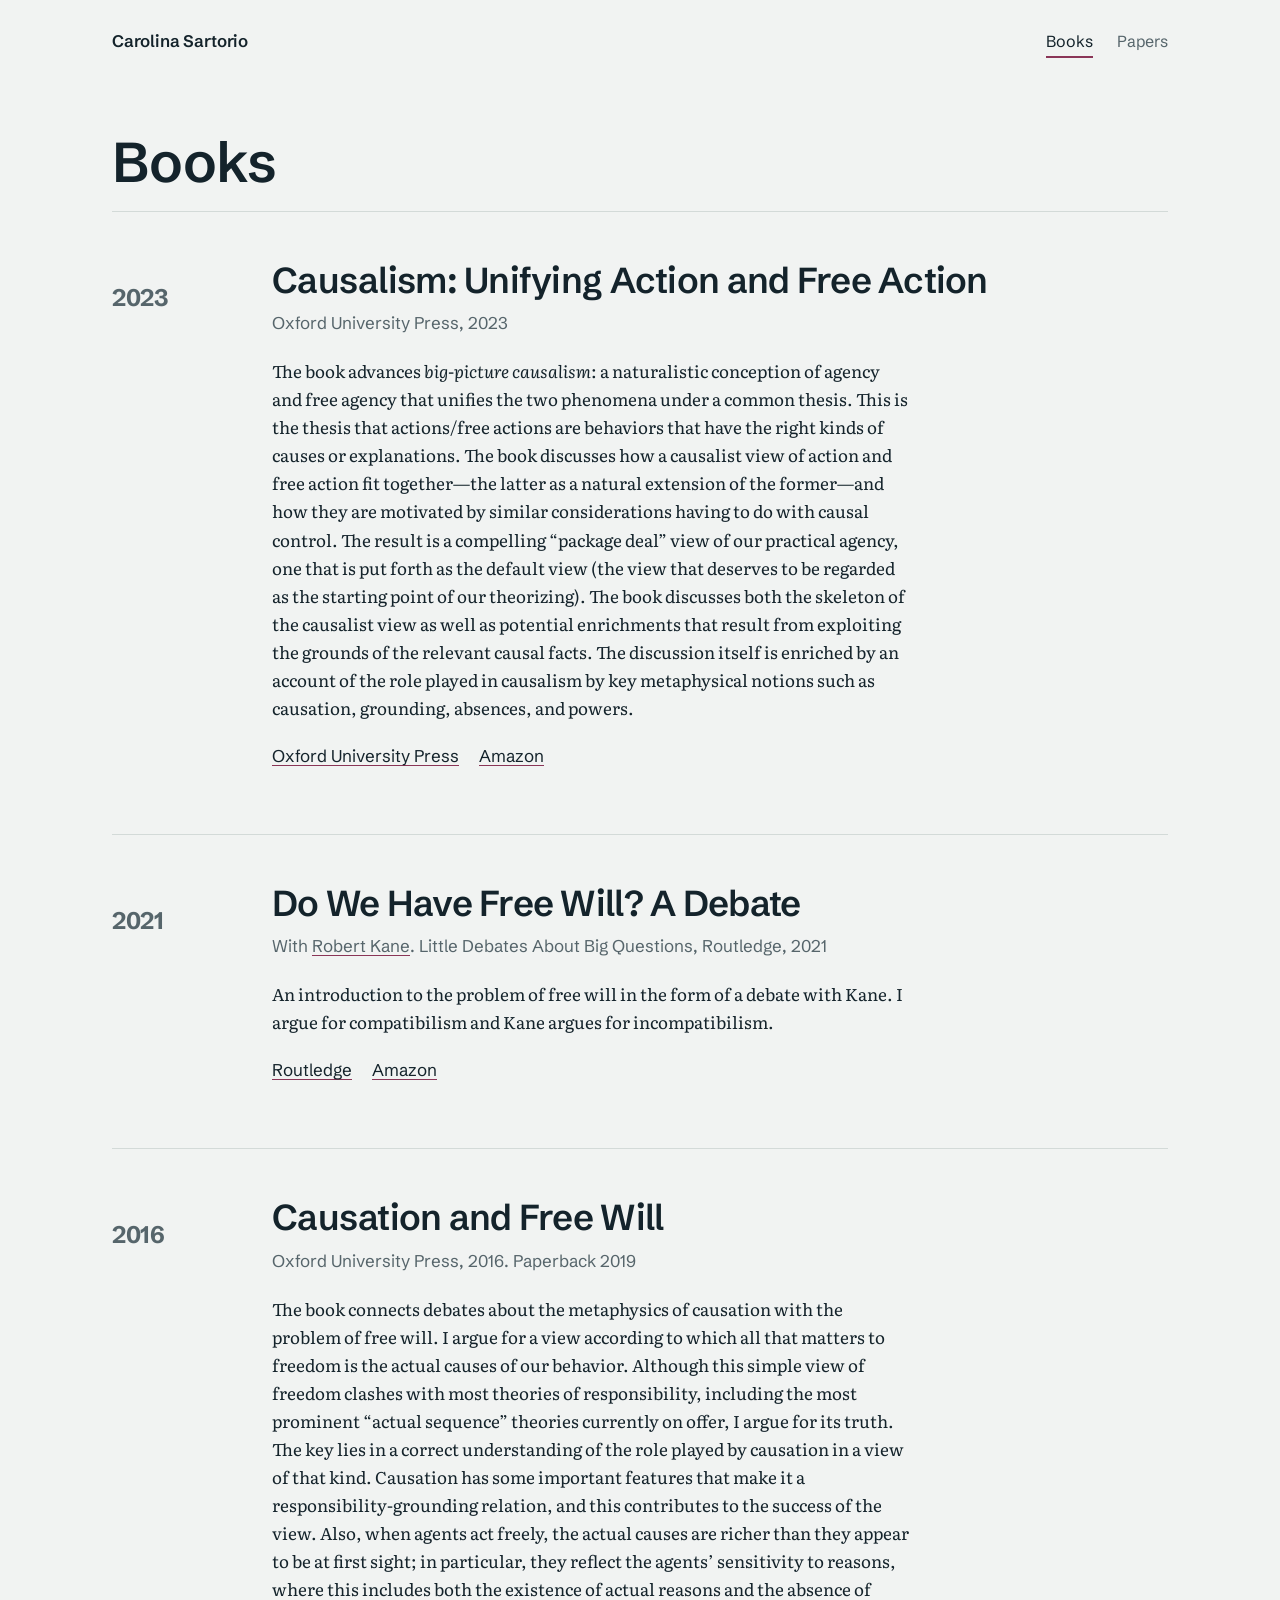
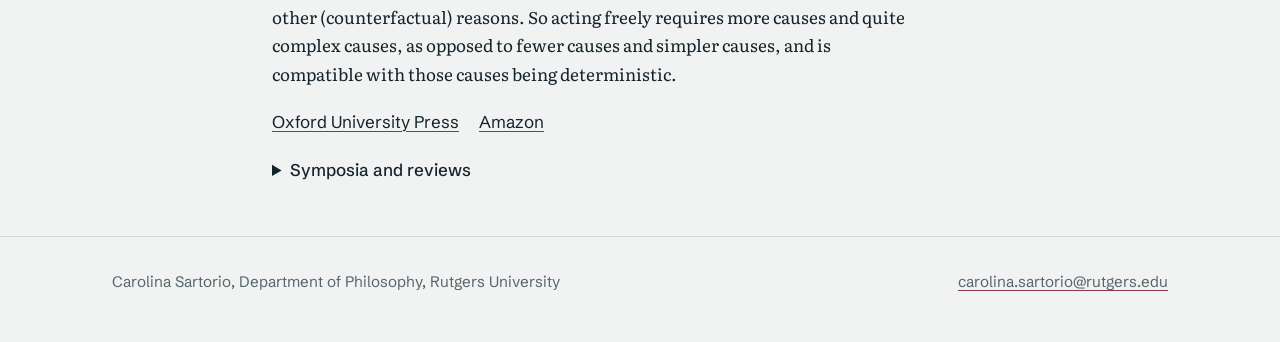
==== books.html @ 1786aeda "Initial site: home, books, and papers pages Co-Authored-By: Claude Opus 5.5 <noreply@anthropic.com> " ====
<!doctype html>
<html lang="en">
<head>
<meta charset="utf-8">
<meta name="viewport" content="width=device-width, initial-scale=1">
<title>Books — Carolina Sartorio</title>
<meta name="description" content="Carolina Sartorio, Professor of Philosophy at Rutgers University. Causation, agency, free will, and moral responsibility.">
<meta property="og:title" content="Books — Carolina Sartorio">
<meta property="og:description" content="Carolina Sartorio, Professor of Philosophy at Rutgers University. Causation, agency, free will, and moral responsibility.">
<meta name="color-scheme" content="light dark">
<link rel="icon" href="favicon.svg" type="image/svg+xml">
<link rel="preconnect" href="https://fonts.googleapis.com">
<link rel="preconnect" href="https://fonts.gstatic.com" crossorigin>
<link href="https://fonts.googleapis.com/css2?family=Literata:ital,opsz,wght@0,7..72,400;0,7..72,500;1,7..72,400&family=Schibsted+Grotesk:wght@400;500;600;700&display=swap" rel="stylesheet">
<link rel="stylesheet" href="style.css">
</head>
<body>
<a class="skip" href="#main">Skip to content</a>
<header class="site-header">
  <div class="wrap">
    <a class="site-name" href="index.html">Carolina Sartorio</a>
    <nav class="site-nav" aria-label="Main"><a href="books.html" aria-current="page">Books</a><a href="papers.html">Papers</a></nav>
  </div>
</header>
<main id="main" class="wrap">
<h1 class="page-title">Books</h1>
<article class="book" id="causalism">
  <p class="year">2023</p>
  <div>
    <h2>Causalism: Unifying Action and Free Action</h2>
    <p class="pub">Oxford University Press, 2023</p>
    <p class="desc">The book advances <i>big-picture causalism</i>: a naturalistic conception of agency and free agency that unifies the two phenomena under a common thesis. This is the thesis that actions/free actions are behaviors that have the right kinds of causes or explanations. The book discusses how a causalist view of action and free action fit together—the latter as a natural extension of the former—and how they are motivated by similar considerations having to do with causal control. The result is a compelling “package deal” view of our practical agency, one that is put forth as the default view (the view that deserves to be regarded as the starting point of our theorizing). The book discusses both the skeleton of the causalist view as well as potential enrichments that result from exploiting the grounds of the relevant causal facts. The discussion itself is enriched by an account of the role played in causalism by key metaphysical notions such as causation, grounding, absences, and powers.</p>
    <p class="links"><a href="https://global.oup.com/academic/product/causalism-9780192874726?cc=us&lang=en&">Oxford University Press</a><a href="https://www.amazon.com/Causalism-Unifying-Action-Free/dp/0192874721">Amazon</a></p>
    
  </div>
</article>
<article class="book" id="debate">
  <p class="year">2021</p>
  <div>
    <h2>Do We Have Free Will? A Debate</h2>
    <p class="pub">With <a href="http://www.roberthilarykane.com/">Robert Kane</a>. Little Debates About Big Questions, Routledge, 2021</p>
    <p class="desc">An introduction to the problem of free will in the form of a debate with Kane. I argue for compatibilism and Kane argues for incompatibilism.</p>
    <p class="links"><a href="https://www.routledge.com/Do-We-Have-Free-Will-A-Debate/Kane-Sartorio/p/book/9780367258320">Routledge</a><a href="https://www.amazon.com/dp/0367258323">Amazon</a></p>
    
  </div>
</article>
<article class="book" id="causation-free-will">
  <p class="year">2016</p>
  <div>
    <h2>Causation and Free Will</h2>
    <p class="pub">Oxford University Press, 2016. Paperback 2019</p>
    <p class="desc">The book connects debates about the metaphysics of causation with the problem of free will. I argue for a view according to which all that matters to freedom is the actual causes of our behavior. Although this simple view of freedom clashes with most theories of responsibility, including the most prominent “actual sequence” theories currently on offer, I argue for its truth. The key lies in a correct understanding of the role played by causation in a view of that kind. Causation has some important features that make it a responsibility-grounding relation, and this contributes to the success of the view. Also, when agents act freely, the actual causes are richer than they appear to be at first sight; in particular, they reflect the agents’ sensitivity to reasons, where this includes both the existence of actual reasons and the absence of other (counterfactual) reasons. So acting freely requires more causes and quite complex causes, as opposed to fewer causes and simpler causes, and is compatible with those causes being deterministic.</p>
    <p class="links"><a href="https://global.oup.com/academic/product/causation-and-free-will-9780198845690?cc=us&lang=en&">Oxford University Press</a><a href="https://www.amazon.com/Causation-Free-Will-Carolina-Sartorio/dp/0198845693">Amazon</a></p>
    <details>
  <summary>Symposia and reviews</summary>
  <h3>Symposia</h3>
  <ul>
    <li><a href="https://link.springer.com/journal/11098/volumes-and-issues/175-6"><i>Philosophical Studies</i></a> (2018), with Randolph Clarke, Alfred Mele, and Derk Pereboom</li>
    <li><i>Teorema</i> (2018), with Peter Graham, Carlos Moya, and Ann Whittle</li>
  </ul>
  <h3>Reviews</h3>
  <ul>
    <li><a href="https://ndpr.nd.edu/news/causation-and-free-will/"><i>Notre Dame Philosophical Reviews</i></a>, Christopher Franklin (2016)</li>
    <li><a href="https://www.pdcnet.org/jphil/content/jphil_2016_0113_0008_0417_0422"><i>Journal of Philosophy</i></a>, Neal Tognazzini (2016)</li>
    <li><a href="https://www.journals.uchicago.edu/doi/10.1086/690082"><i>Ethics</i></a>, Stephen Kearns (2017)</li>
    <li><a href="https://www.tandfonline.com/doi/full/10.1080/00048402.2017.1281981"><i>Australasian Journal of Philosophy</i></a>, Helen Beebee (2018)</li>
    <li><a href="https://academic.oup.com/mind/article-abstract/127/505/299/4430800"><i>Mind</i></a>, Horacio Spector (2018)</li>
    <li><a href="https://academic.oup.com/analysis/article-abstract/78/2/371/4958693"><i>Analysis</i></a>, Peter Graham, Andrew Law, and Jonah Nagashima (2018)</li>
    <li><a href="https://brill.com/abstract/journals/jmp/15/4/article-p475_475.xml"><i>Journal of Moral Philosophy</i></a>, Taylor Cyr (2018)</li>
    <li><a href="https://read.dukeupress.edu/the-philosophical-review/article-abstract/127/4/550/136105/Causation-and-Free-Will"><i>Philosophical Review</i></a>, Sara Bernstein (2018)</li>
    <li><a href="https://link.springer.com/article/10.1007/s11572-018-9481-x"><i>Criminal Law and Philosophy</i></a>, Alex Kaiserman and Daniel Kodsi (2019)</li>
  </ul>
</details>
  </div>
</article>

</main>
<footer class="site-footer">
  <div class="wrap">
    <span>Carolina Sartorio, Department of Philosophy, Rutgers University</span>
    <a href="mailto:carolina.sartorio@rutgers.edu">carolina.sartorio@rutgers.edu</a>
  </div>
</footer>

</body>
</html>
---- style.css ----
/* Carolina Sartorio — site styles */

:root {
  --paper: #f1f3f2;
  --surface: #ffffff;
  --ink: #14232b;
  --muted: #56656b;
  --accent: #8a3557;
  --rule: #d3dad8;
  --ghost: #aab6b4;

  --sans: "Schibsted Grotesk", "Helvetica Neue", Arial, sans-serif;
  --serif: "Literata", Georgia, "Times New Roman", serif;

  --measure: 40rem;
  --gutter: clamp(1rem, 4vw, 3rem);
}

@media (prefers-color-scheme: dark) {
  :root {
    --paper: #11191d;
    --surface: #182328;
    --ink: #e4ebe9;
    --muted: #9aa9ad;
    --accent: #e39bb9;
    --rule: #2a383e;
    --ghost: #4b5c62;
  }
}

*, *::before, *::after { box-sizing: border-box; }

html { -webkit-text-size-adjust: 100%; }

body {
  margin: 0;
  background: var(--paper);
  color: var(--ink);
  font-family: var(--serif);
  font-size: 1.0625rem;
  line-height: 1.65;
  font-optical-sizing: auto;
}

a { color: inherit; text-decoration-color: var(--accent); text-decoration-thickness: 1px; text-underline-offset: 0.2em; }
a:hover { color: var(--accent); }
:focus-visible { outline: 2px solid var(--accent); outline-offset: 3px; border-radius: 2px; }

.skip { position: absolute; left: -999px; top: 0; background: var(--ink); color: var(--paper); padding: 0.5rem 1rem; z-index: 10; }
.skip:focus { left: 1rem; top: 1rem; }

.wrap { max-width: 72rem; margin: 0 auto; padding: 0 var(--gutter); }

/* Header */
.site-header .wrap {
  display: flex; align-items: baseline; justify-content: space-between; gap: 1rem;
  padding-top: 1.5rem; padding-bottom: 1.5rem;
  font-family: var(--sans);
}
.site-name { font-weight: 600; font-size: 1.05rem; text-decoration: none; letter-spacing: -0.01em; }
.site-nav { display: flex; gap: 1.5rem; font-size: 1rem; }
.site-nav a { text-decoration: none; color: var(--muted); padding: 0.25rem 0; }
.site-nav a:hover { color: var(--ink); }
.site-nav a[aria-current="page"] { color: var(--ink); box-shadow: inset 0 -2px 0 var(--accent); }

main { padding-bottom: 5rem; }

/* Type */
h1, h2, h3 { font-family: var(--sans); font-weight: 600; letter-spacing: -0.02em; line-height: 1.15; margin: 0; }
.page-title { font-size: clamp(2.25rem, 6vw, 3.5rem); margin: 3rem 0 1rem; }
.lede { color: var(--muted); max-width: var(--measure); margin: 0 0 3rem; }

/* Home hero */
.hero {
  display: grid; grid-template-columns: minmax(0, 1fr); gap: 2rem;
  padding: 3rem 0 4rem;
  align-items: center;
}
@media (min-width: 900px) {
  .hero { grid-template-columns: minmax(0, 1.05fr) minmax(0, 1fr); gap: 4rem; padding: 5rem 0 6rem; }
}
.hero h1 {
  font-size: clamp(3rem, 9vw, 6.25rem);
  font-weight: 700;
  letter-spacing: -0.045em;
  line-height: 0.92;
  margin-bottom: 2rem;
}
.hero .role { font-family: var(--sans); font-size: 1.2rem; font-weight: 500; margin: 0 0 1.25rem; }
.hero .bio { max-width: 34rem; margin: 0 0 1.25rem; }
.hero .degrees { color: var(--muted); font-size: 0.95rem; margin: 0 0 1.75rem; }
.hero .email { font-family: var(--sans); font-weight: 500; }

/* Signature diagram: the actual sequence among possible ones */
.paths { width: 100%; height: auto; max-width: 34rem; justify-self: center; display: block; }
.paths .alt { stroke: var(--ghost); stroke-width: 1.5; stroke-dasharray: 3 6; fill: none; stroke-linecap: round; }
.paths .alt-node { fill: var(--paper); stroke: var(--ghost); stroke-width: 1.5; }
.paths .act { stroke: var(--ink); stroke-width: 2.5; fill: none; stroke-linecap: round; }
.paths .act-node { fill: var(--ink); }
.paths .end-node { fill: var(--accent); }
.paths .act-draw { stroke-dasharray: 1; stroke-dashoffset: 1; animation: draw 2.4s cubic-bezier(.6,.05,.3,1) .3s forwards; }
.paths .end-node { opacity: 0; animation: appear .4s ease 2.5s forwards; }
@keyframes draw { to { stroke-dashoffset: 0; } }
@keyframes appear { to { opacity: 1; } }
@media (prefers-reduced-motion: reduce) {
  .paths .act-draw { animation: none; stroke-dashoffset: 0; }
  .paths .end-node { animation: none; opacity: 1; }
}

/* Home sections */
.section { border-top: 1px solid var(--rule); padding: 3rem 0; display: grid; gap: 1.5rem; }
@media (min-width: 900px) { .section { grid-template-columns: 14rem minmax(0, 1fr); gap: 3rem; } }
.section > h2 { font-size: 1.35rem; }
.section > h2 a { text-decoration: none; }
.section .more { font-family: var(--sans); font-size: 0.95rem; margin: 1.5rem 0 0; }

.shelf { list-style: none; margin: 0; padding: 0; display: grid; gap: 2rem; }
@media (min-width: 700px) { .shelf { grid-template-columns: repeat(3, minmax(0, 1fr)); } }
.shelf a { text-decoration: none; display: block; }
.shelf .t { font-family: var(--sans); font-weight: 600; font-size: 1.15rem; line-height: 1.25; display: block; margin-bottom: 0.35rem; }
.shelf a:hover .t { color: var(--accent); }
.shelf .m { color: var(--muted); font-size: 0.95rem; }

/* Papers */
.filters { display: flex; flex-wrap: wrap; gap: 0.5rem 0.5rem; align-items: center; margin-bottom: 1rem; font-family: var(--sans); }
.chip {
  font: inherit; font-size: 0.95rem; color: var(--ink); background: transparent;
  border: 1px solid var(--rule); border-radius: 999px; padding: 0.35rem 0.9rem; cursor: pointer;
}
.chip:hover { border-color: var(--ink); }
.chip[aria-pressed="true"] { background: var(--ink); color: var(--paper); border-color: var(--ink); }
.search {
  font: inherit; font-family: var(--sans); font-size: 1rem; color: var(--ink);
  background: var(--surface); border: 1px solid var(--rule); border-radius: 6px;
  padding: 0.6rem 0.85rem; width: 100%; max-width: 26rem; margin-bottom: 1rem;
}
.search::placeholder { color: var(--muted); }
.count { font-family: var(--sans); color: var(--muted); font-size: 0.95rem; margin: 0 0 2rem; }

.year-group { display: grid; gap: 0.5rem; border-top: 1px solid var(--rule); padding: 1.75rem 0 0.75rem; }
@media (min-width: 900px) { .year-group { grid-template-columns: 8rem minmax(0, 1fr); gap: 2rem; } }
.year { font-family: var(--sans); font-weight: 700; font-size: 1.5rem; letter-spacing: -0.02em; color: var(--muted); line-height: 1.2; }
@media (min-width: 900px) { .year { position: sticky; top: 1rem; align-self: start; } }
.papers { list-style: none; margin: 0; padding: 0; }
.paper { margin: 0 0 2rem; max-width: 46rem; }
.paper h3 { font-size: 1.2rem; line-height: 1.3; margin-bottom: 0.35rem; }
.paper h3 a { text-decoration: none; }
.paper h3 a:hover { text-decoration: underline; }
.paper .venue { margin: 0 0 0.4rem; font-size: 0.98rem; }
.paper .note { margin: 0; color: var(--muted); font-size: 0.98rem; }
.paper .tags { margin: 0.5rem 0 0; font-family: var(--sans); font-size: 0.85rem; color: var(--muted); display: flex; gap: 0.75rem; flex-wrap: wrap; }
.empty { font-family: var(--sans); color: var(--muted); }
[hidden] { display: none !important; }

/* Books */
.book { border-top: 1px solid var(--rule); padding: 3rem 0; display: grid; gap: 1rem; }
@media (min-width: 900px) { .book { grid-template-columns: 8rem minmax(0, 1fr); gap: 2rem; } }
.book h2 { font-size: clamp(1.6rem, 3.5vw, 2.25rem); margin-bottom: 0.5rem; }
.book .pub { font-family: var(--sans); color: var(--muted); margin: 0 0 1.25rem; }
.book .desc { max-width: var(--measure); margin: 0 0 1.25rem; }
.book .links { font-family: var(--sans); display: flex; gap: 1.25rem; flex-wrap: wrap; margin: 0 0 1rem; }
.book details { max-width: var(--measure); margin-top: 1rem; }
.book summary { font-family: var(--sans); font-weight: 500; cursor: pointer; padding: 0.25rem 0; }
.book summary:hover { color: var(--accent); }
.book details h3 { font-size: 1rem; margin: 1.25rem 0 0.5rem; }
.book details ul { margin: 0; padding-left: 1.1rem; }
.book details li { margin-bottom: 0.3rem; }

/* Footer */
.site-footer { border-top: 1px solid var(--rule); }
.site-footer .wrap { padding-top: 2rem; padding-bottom: 3rem; display: flex; flex-wrap: wrap; justify-content: space-between; gap: 1rem; font-family: var(--sans); font-size: 0.95rem; color: var(--muted); }
.site-footer a { color: var(--muted); }
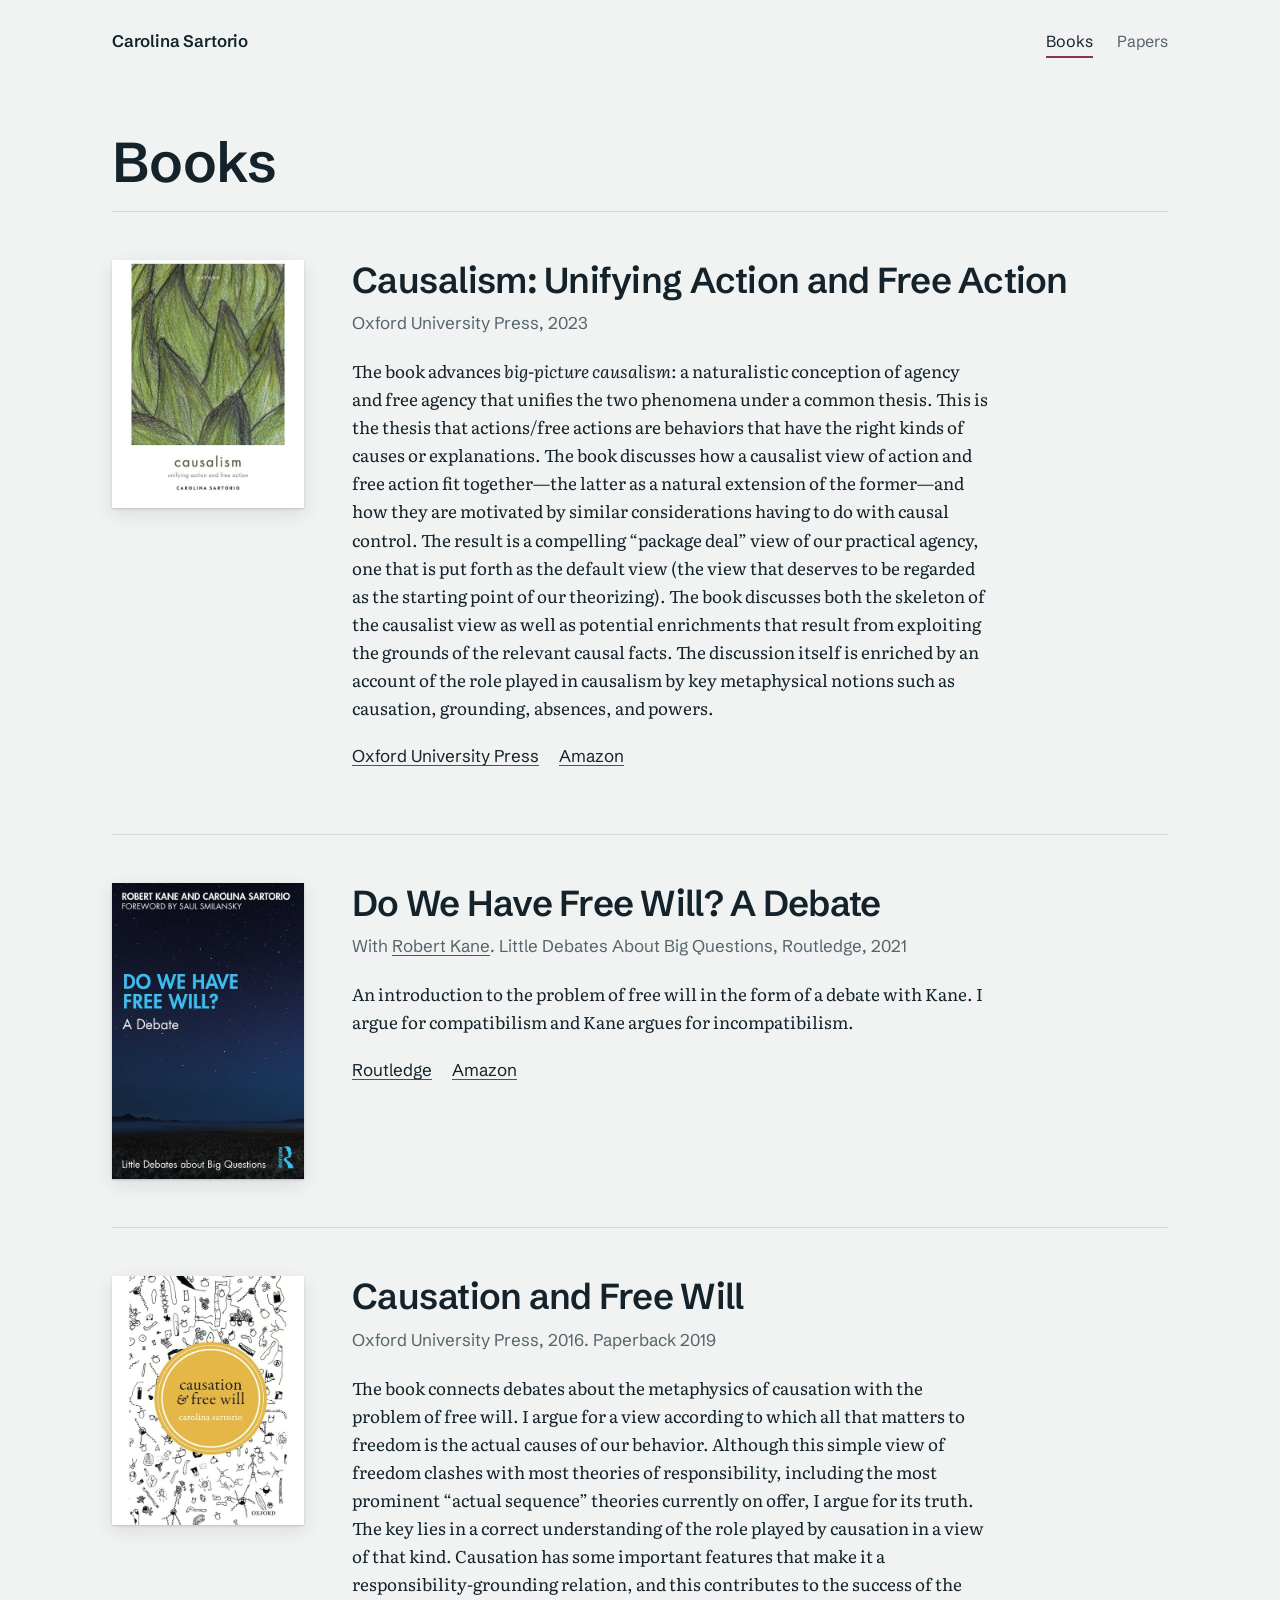
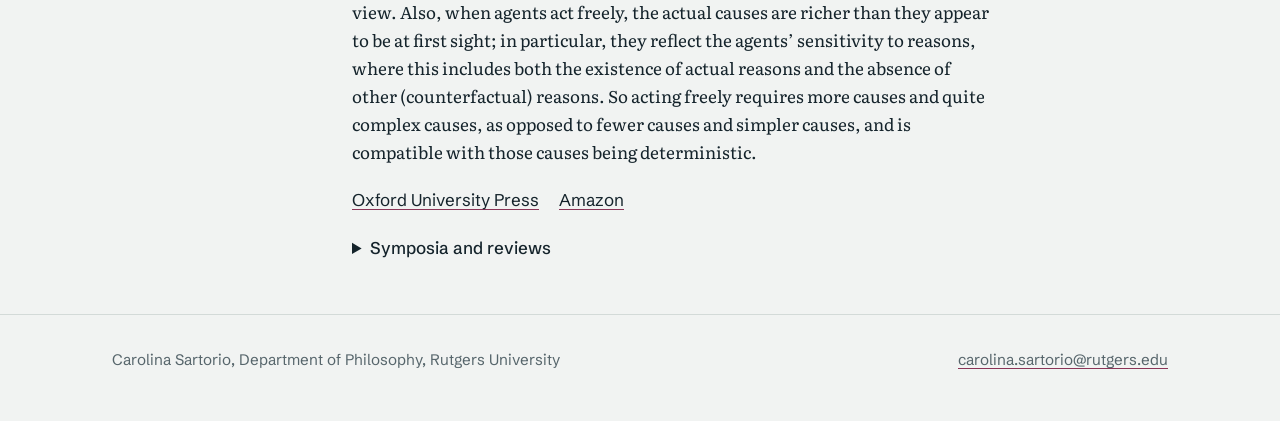
==== commit 730a9284: "Add portrait and book covers Co-Authored-By: Claude Opus 5.5 <noreply@anthropic.com> Claude-Session:" ====
--- a/books.html
+++ b/books.html
@@ -25,7 +25,7 @@
 <main id="main" class="wrap">
 <h1 class="page-title">Books</h1>
 <article class="book" id="causalism">
-  <p class="year">2023</p>
+  <img class="cover" src="img/causalism.jpg" alt="Cover of Causalism: Unifying Action and Free Action" width="480" height="621" loading="lazy">
   <div>
     <h2>Causalism: Unifying Action and Free Action</h2>
     <p class="pub">Oxford University Press, 2023</p>
@@ -35,7 +35,7 @@
   </div>
 </article>
 <article class="book" id="debate">
-  <p class="year">2021</p>
+  <img class="cover" src="img/do-we-have-free-will.jpg" alt="Cover of Do We Have Free Will? A Debate" width="480" height="741" loading="lazy">
   <div>
     <h2>Do We Have Free Will? A Debate</h2>
     <p class="pub">With <a href="http://www.roberthilarykane.com/">Robert Kane</a>. Little Debates About Big Questions, Routledge, 2021</p>
@@ -45,7 +45,7 @@
   </div>
 </article>
 <article class="book" id="causation-free-will">
-  <p class="year">2016</p>
+  <img class="cover" src="img/causation-and-free-will.jpg" alt="Cover of Causation and Free Will" width="480" height="621" loading="lazy">
   <div>
     <h2>Causation and Free Will</h2>
     <p class="pub">Oxford University Press, 2016. Paperback 2019</p>
--- a/style.css
+++ b/style.css
@@ -91,8 +91,13 @@
 .hero .degrees { color: var(--muted); font-size: 0.95rem; margin: 0 0 1.75rem; }
 .hero .email { font-family: var(--sans); font-weight: 500; }
 
+/* Portrait */
+.portrait { margin: 0; justify-self: center; width: 100%; max-width: 26rem; }
+.portrait img { display: block; width: 100%; height: auto; border-radius: 4px 4px 4px 140px; }
+@media (min-width: 900px) { .portrait { justify-self: end; } }
+
 /* Signature diagram: the actual sequence among possible ones */
-.paths { width: 100%; height: auto; max-width: 34rem; justify-self: center; display: block; }
+.paths { width: 100%; height: auto; max-width: 24rem; display: block; }
 .paths .alt { stroke: var(--ghost); stroke-width: 1.5; stroke-dasharray: 3 6; fill: none; stroke-linecap: round; }
 .paths .alt-node { fill: var(--paper); stroke: var(--ghost); stroke-width: 1.5; }
 .paths .act { stroke: var(--ink); stroke-width: 2.5; fill: none; stroke-linecap: round; }
@@ -117,11 +122,17 @@
 .shelf { list-style: none; margin: 0; padding: 0; display: grid; gap: 2rem; }
 @media (min-width: 700px) { .shelf { grid-template-columns: repeat(3, minmax(0, 1fr)); } }
 .shelf a { text-decoration: none; display: block; }
+.shelf .cover { display: block; height: 14rem; width: auto; max-width: 100%; margin-bottom: 1rem; box-shadow: 0 1px 2px rgba(20,35,43,.18), 0 6px 18px rgba(20,35,43,.10); }
 .shelf .t { font-family: var(--sans); font-weight: 600; font-size: 1.15rem; line-height: 1.25; display: block; margin-bottom: 0.35rem; }
 .shelf a:hover .t { color: var(--accent); }
 .shelf .m { color: var(--muted); font-size: 0.95rem; }
 
 /* Papers */
+.page-head { display: grid; gap: 1rem; align-items: end; margin-bottom: 1rem; }
+.page-head .lede { margin-bottom: 1rem; }
+@media (min-width: 900px) { .page-head { grid-template-columns: minmax(0, 1fr) 22rem; gap: 3rem; } }
+@media (max-width: 899px) { .page-head .paths { max-width: 16rem; } }
+
 .filters { display: flex; flex-wrap: wrap; gap: 0.5rem 0.5rem; align-items: center; margin-bottom: 1rem; font-family: var(--sans); }
 .chip {
   font: inherit; font-size: 0.95rem; color: var(--ink); background: transparent;
@@ -154,7 +165,8 @@
 
 /* Books */
 .book { border-top: 1px solid var(--rule); padding: 3rem 0; display: grid; gap: 1rem; }
-@media (min-width: 900px) { .book { grid-template-columns: 8rem minmax(0, 1fr); gap: 2rem; } }
+@media (min-width: 900px) { .book { grid-template-columns: 12rem minmax(0, 1fr); gap: 3rem; } }
+.book .cover { display: block; width: 100%; max-width: 12rem; height: auto; box-shadow: 0 1px 2px rgba(20,35,43,.18), 0 6px 18px rgba(20,35,43,.10); }
 .book h2 { font-size: clamp(1.6rem, 3.5vw, 2.25rem); margin-bottom: 0.5rem; }
 .book .pub { font-family: var(--sans); color: var(--muted); margin: 0 0 1.25rem; }
 .book .desc { max-width: var(--measure); margin: 0 0 1.25rem; }
